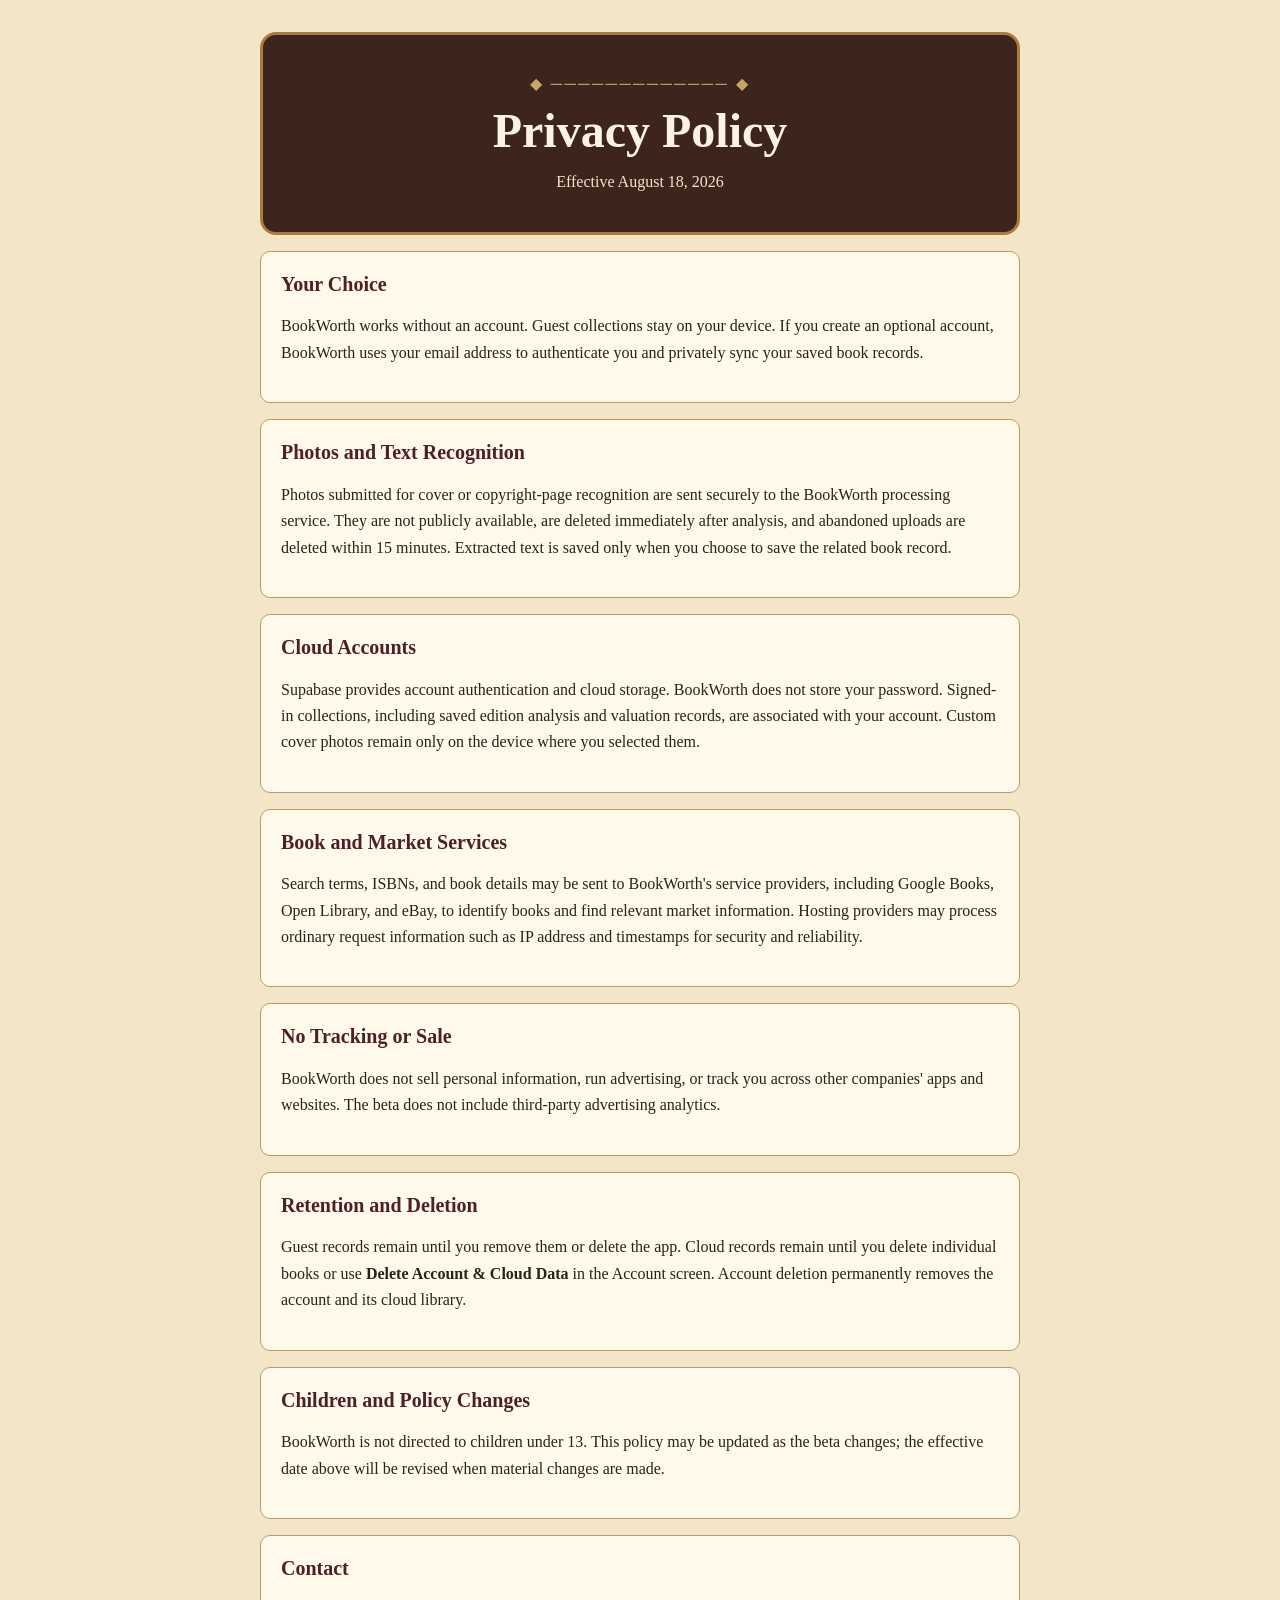
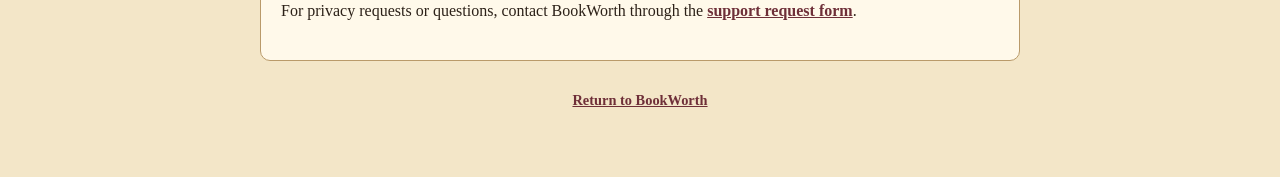
==== privacy.html @ 0fd116c0 "Publish BookWorth privacy and support pages" ====
<!doctype html>
<html lang="en">
  <head>
    <meta charset="utf-8" />
    <meta name="viewport" content="width=device-width, initial-scale=1" />
    <meta
      name="description"
      content="BookWorth privacy policy for the free public beta."
    />
    <title>BookWorth Privacy Policy</title>
    <link rel="stylesheet" href="styles.css" />
  </head>
  <body>
    <main>
      <header>
        <div class="ornament">◆ ───────────── ◆</div>
        <h1>Privacy Policy</h1>
        <p>Effective August 18, 2026</p>
      </header>

      <section>
        <h2>Your Choice</h2>
        <p>
          BookWorth works without an account. Guest collections stay on your
          device. If you create an optional account, BookWorth uses your email
          address to authenticate you and privately sync your saved book
          records.
        </p>
      </section>

      <section>
        <h2>Photos and Text Recognition</h2>
        <p>
          Photos submitted for cover or copyright-page recognition are sent
          securely to the BookWorth processing service. They are not publicly
          available, are deleted immediately after analysis, and abandoned
          uploads are deleted within 15 minutes. Extracted text is saved only
          when you choose to save the related book record.
        </p>
      </section>

      <section>
        <h2>Cloud Accounts</h2>
        <p>
          Supabase provides account authentication and cloud storage.
          BookWorth does not store your password. Signed-in collections,
          including saved edition analysis and valuation records, are
          associated with your account. Custom cover photos remain only on the
          device where you selected them.
        </p>
      </section>

      <section>
        <h2>Book and Market Services</h2>
        <p>
          Search terms, ISBNs, and book details may be sent to BookWorth's
          service providers, including Google Books, Open Library, and eBay, to
          identify books and find relevant market information. Hosting
          providers may process ordinary request information such as IP address
          and timestamps for security and reliability.
        </p>
      </section>

      <section>
        <h2>No Tracking or Sale</h2>
        <p>
          BookWorth does not sell personal information, run advertising, or
          track you across other companies' apps and websites. The beta does
          not include third-party advertising analytics.
        </p>
      </section>

      <section>
        <h2>Retention and Deletion</h2>
        <p>
          Guest records remain until you remove them or delete the app. Cloud
          records remain until you delete individual books or use
          <strong>Delete Account &amp; Cloud Data</strong> in the Account
          screen. Account deletion permanently removes the account and its
          cloud library.
        </p>
      </section>

      <section>
        <h2>Children and Policy Changes</h2>
        <p>
          BookWorth is not directed to children under 13. This policy may be
          updated as the beta changes; the effective date above will be revised
          when material changes are made.
        </p>
      </section>

      <section>
        <h2>Contact</h2>
        <p>
          For privacy requests or questions, contact BookWorth through the
          <a href="https://github.com/Larawalker/bookworth/issues/new"
            >support request form</a
          >.
        </p>
      </section>

      <footer><a href="index.html">Return to BookWorth</a></footer>
    </main>
  </body>
</html>
---- styles.css ----
:root {
  color-scheme: light;
  --parchment: #f3e6c8;
  --paper: #fff9ea;
  --ink: #2c2118;
  --muted: #675546;
  --leather: #3d241c;
  --burgundy: #6e2f38;
  --gold: #a87c3e;
  --gold-light: #c8a569;
  --border: #b99a6a;
}

* {
  box-sizing: border-box;
}

body {
  margin: 0;
  color: var(--ink);
  background: var(--parchment);
  font-family: Georgia, "Times New Roman", serif;
  line-height: 1.65;
}

main {
  width: min(760px, calc(100% - 32px));
  margin: 32px auto 64px;
}

header {
  padding: 36px 24px;
  color: #fbf4e5;
  background: var(--leather);
  border: 3px solid var(--gold);
  border-radius: 16px;
  text-align: center;
}

header p {
  margin: 8px 0 0;
  color: var(--parchment);
}

h1,
h2 {
  line-height: 1.25;
}

h1 {
  margin: 4px 0;
  font-size: clamp(2rem, 6vw, 3rem);
}

h2 {
  margin-top: 0;
  color: #4d2027;
  font-size: 1.25rem;
}

section {
  margin-top: 16px;
  padding: 20px;
  background: var(--paper);
  border: 1px solid var(--border);
  border-radius: 10px;
}

a {
  color: var(--burgundy);
  font-weight: 700;
}

.ornament {
  color: var(--gold-light);
  letter-spacing: 0.15em;
}

.actions {
  display: flex;
  flex-wrap: wrap;
  gap: 12px;
  margin-top: 20px;
}

.button {
  display: inline-block;
  padding: 11px 16px;
  color: #fff9ea;
  background: var(--burgundy);
  border-radius: 8px;
  text-decoration: none;
}

footer {
  margin-top: 28px;
  color: var(--muted);
  font-size: 0.9rem;
  text-align: center;
}
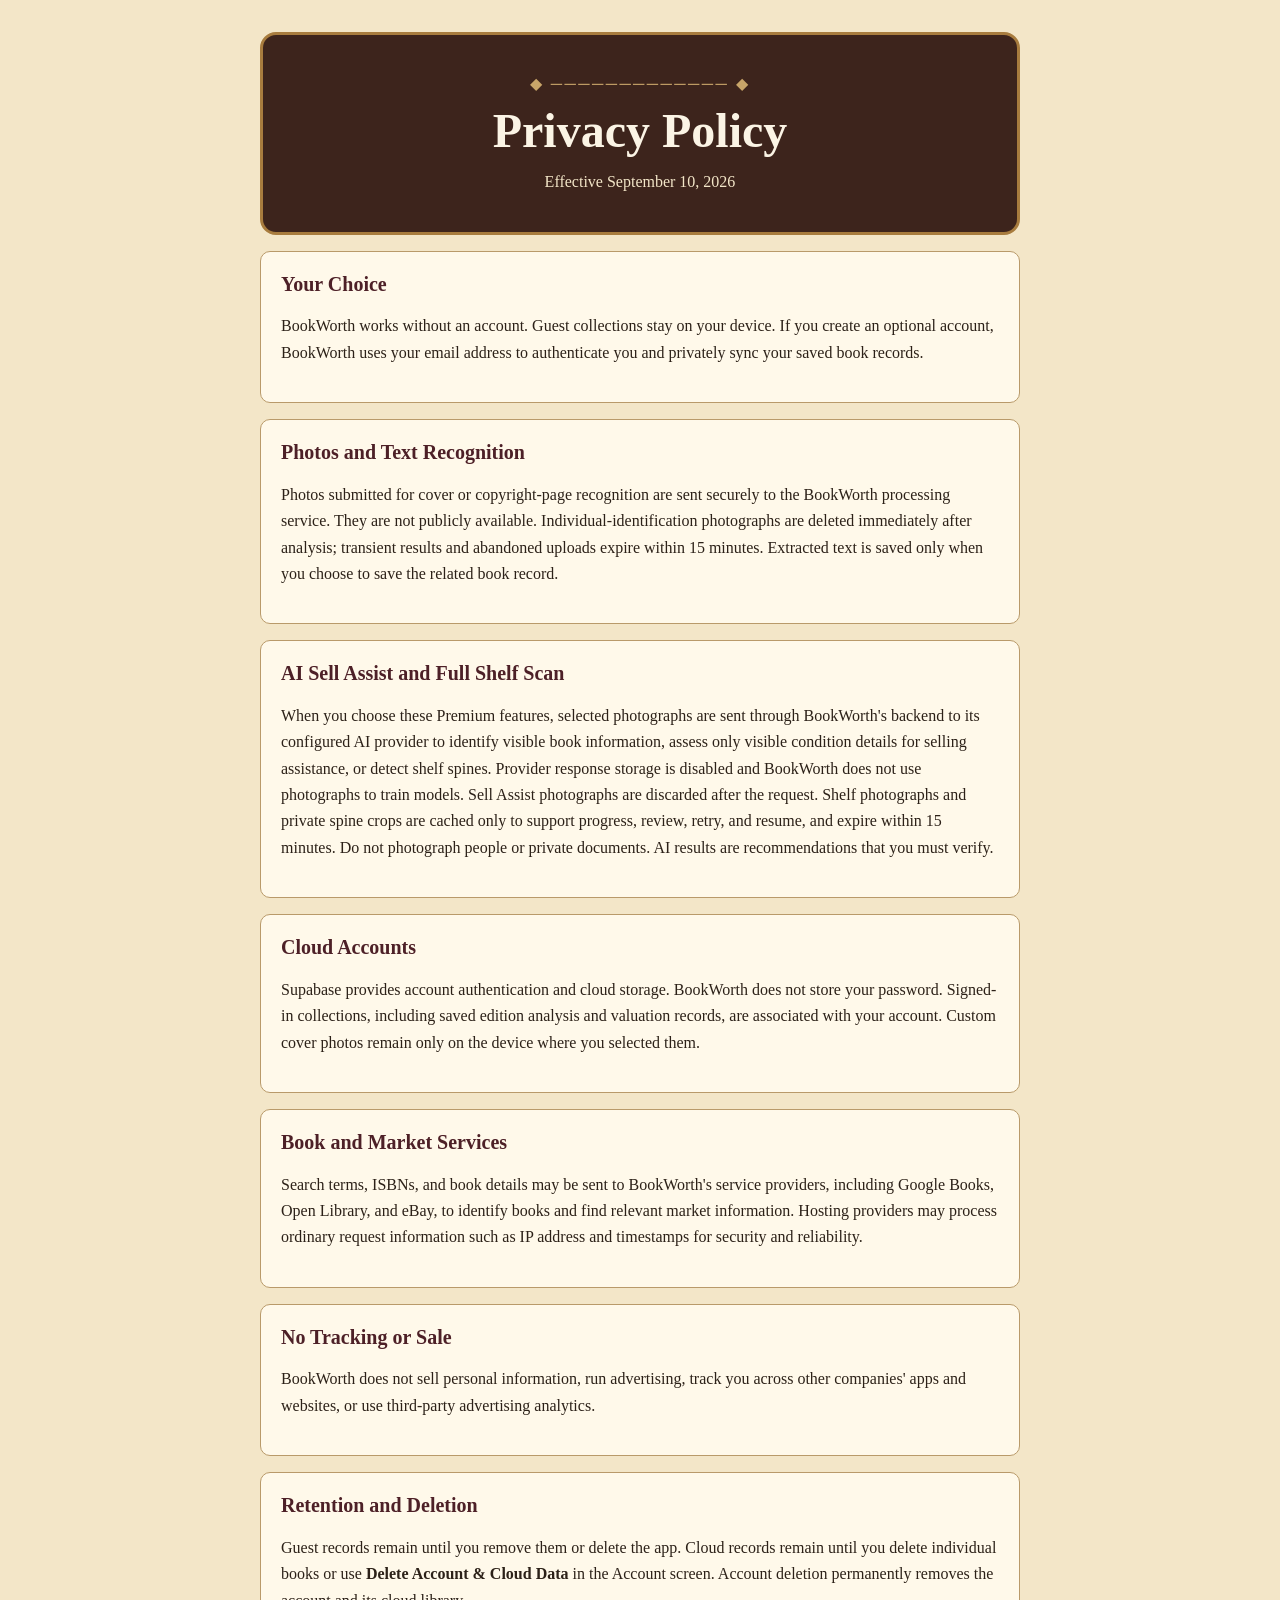
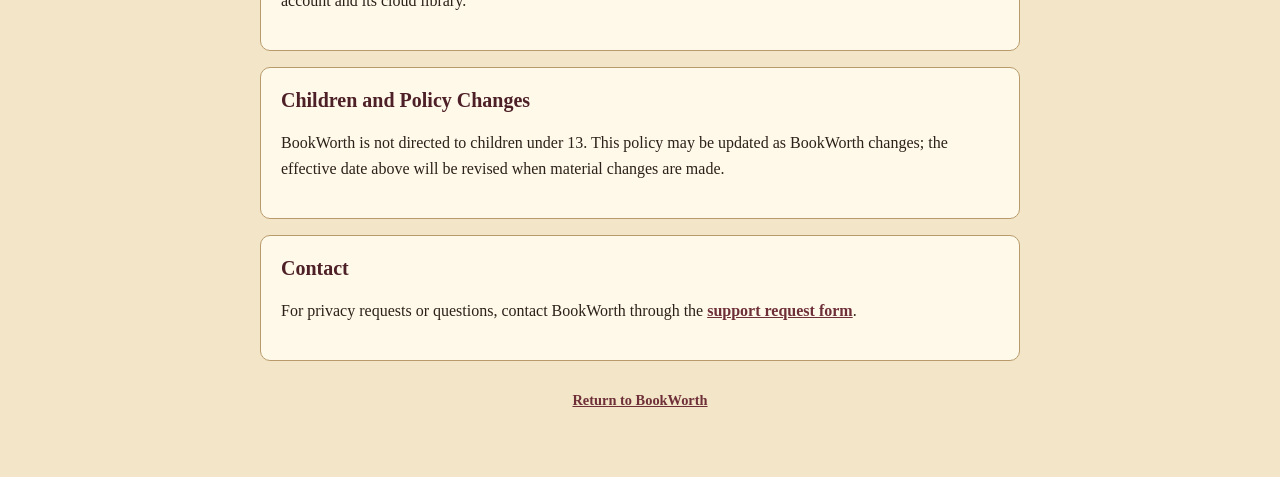
==== commit e2a3ec57: "Update production privacy and support copy" ====
--- a/privacy.html
+++ b/privacy.html
@@ -5,7 +5,7 @@
     <meta name="viewport" content="width=device-width, initial-scale=1" />
     <meta
       name="description"
-      content="BookWorth privacy policy for the free public beta."
+      content="BookWorth privacy policy."
     />
     <title>BookWorth Privacy Policy</title>
     <link rel="stylesheet" href="styles.css" />
@@ -15,7 +15,7 @@
       <header>
         <div class="ornament">◆ ───────────── ◆</div>
         <h1>Privacy Policy</h1>
-        <p>Effective August 18, 2026</p>
+        <p>Effective September 10, 2026</p>
       </header>
 
       <section>
@@ -33,9 +33,26 @@
         <p>
           Photos submitted for cover or copyright-page recognition are sent
           securely to the BookWorth processing service. They are not publicly
-          available, are deleted immediately after analysis, and abandoned
-          uploads are deleted within 15 minutes. Extracted text is saved only
-          when you choose to save the related book record.
+          available. Individual-identification photographs are deleted
+          immediately after analysis; transient results and abandoned uploads
+          expire within 15 minutes. Extracted text is saved only when you
+          choose to save the related book record.
+        </p>
+      </section>
+
+      <section>
+        <h2>AI Sell Assist and Full Shelf Scan</h2>
+        <p>
+          When you choose these Premium features, selected photographs are
+          sent through BookWorth's backend to its configured AI provider to
+          identify visible book information, assess only visible condition
+          details for selling assistance, or detect shelf spines. Provider
+          response storage is disabled and BookWorth does not use photographs
+          to train models. Sell Assist photographs are discarded after the
+          request. Shelf photographs and private spine crops are cached only
+          to support progress, review, retry, and resume, and expire within 15
+          minutes. Do not photograph people or private documents. AI results
+          are recommendations that you must verify.
         </p>
       </section>
 
@@ -64,9 +81,9 @@
       <section>
         <h2>No Tracking or Sale</h2>
         <p>
-          BookWorth does not sell personal information, run advertising, or
-          track you across other companies' apps and websites. The beta does
-          not include third-party advertising analytics.
+          BookWorth does not sell personal information, run advertising, track
+          you across other companies' apps and websites, or use third-party
+          advertising analytics.
         </p>
       </section>
 
@@ -85,8 +102,8 @@
         <h2>Children and Policy Changes</h2>
         <p>
           BookWorth is not directed to children under 13. This policy may be
-          updated as the beta changes; the effective date above will be revised
-          when material changes are made.
+          updated as BookWorth changes; the effective date above will be
+          revised when material changes are made.
         </p>
       </section>
 
@@ -94,7 +111,7 @@
         <h2>Contact</h2>
         <p>
           For privacy requests or questions, contact BookWorth through the
-          <a href="https://github.com/Larawalker/bookworth/issues/new"
+          <a href="https://github.com/Larawalker/bookworth-legal/issues/new"
             >support request form</a
           >.
         </p>
